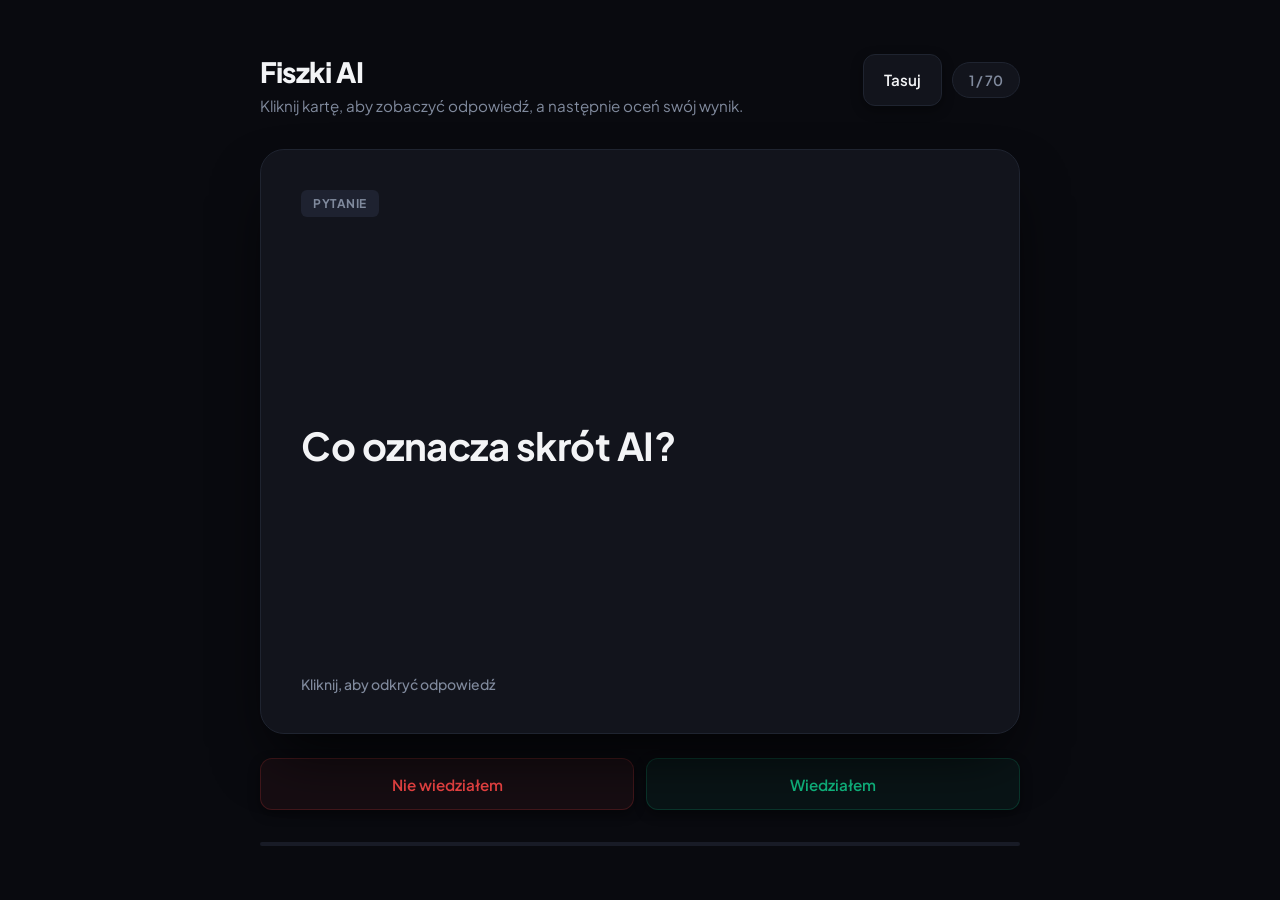
==== fiszki.html @ 4d4ddbfc "first commit" ====
<!DOCTYPE html>
<html lang="pl">
<head>
  <meta charset="UTF-8" />
  <meta 
  name="viewport" 
  content="width=device-width, initial-scale=1, maximum-scale=1, viewport-fit=cover"
/>
  <title>AI Flashcards</title>

  <link rel="preconnect" href="https://fonts.googleapis.com">
  <link rel="preconnect" href="https://fonts.gstatic.com" crossorigin>
  <link href="https://fonts.googleapis.com/css2?family=Plus+Jakarta+Sans:wght@400;500;600;700;800&display=swap" rel="stylesheet">

  <style>
    * {
      margin: 0;
      padding: 0;
      box-sizing: border-box;
    }

    :root * {
  margin: 0;
  padding: 0;
  box-sizing: border-box;
}

html {
  -webkit-tap-highlight-color: transparent;
}

:root {
  --bg: #090a0f;
  --panel: #12141c;
  --panel-back: #161922;
  --border: #1f2430;
  --text: #f3f4f6;
  --text-muted: #808a9d;
  --accent: #3b82f6;

  --success: #10b981;
  --success-bg: rgba(16, 185, 129, 0.06);

  --wrong: #ef4444;
  --wrong-bg: rgba(239, 68, 68, 0.06);

  --card-shadow: 0 30px 60px -15px rgba(0, 0, 0, 0.8);
  --btn-shadow: 0 4px 12px rgba(0, 0, 0, 0.4);
}

body {
  font-family: 'Plus Jakarta Sans', sans-serif;
  background-color: var(--bg);
  color: var(--text);

  min-height: 100dvh;

  display: flex;
  align-items: center;
  justify-content: center;

  padding:
    max(16px, env(safe-area-inset-top))
    max(16px, env(safe-area-inset-right))
    max(16px, env(safe-area-inset-bottom))
    max(16px, env(safe-area-inset-left));

  -webkit-font-smoothing: antialiased;

  user-select: none;
  -webkit-user-select: none;

  overflow-x: hidden;
}

.app {
  width: 100%;
  max-width: 760px;
}

.topbar {
  display: flex;
  justify-content: space-between;
  align-items: flex-start;
  margin-bottom: 32px;
  gap: 20px;
}

.logo h1 {
  font-size: 1.75rem;
  font-weight: 800;
  letter-spacing: -0.5px;
}

.logo p {
  margin-top: 6px;
  color: var(--text-muted);
  font-size: 0.95rem;
  line-height: 1.5;
}

.topbar-actions {
  display: flex;
  align-items: center;
  gap: 10px;
}

.counter {
  background: var(--panel);
  border: 1px solid var(--border);
  padding: 8px 16px;
  border-radius: 999px;
  font-weight: 600;
  font-size: 0.875rem;
  color: var(--text-muted);
  white-space: nowrap;
}

.flashcard {
  width: 100%;

  min-height: 420px;
  height: 65vh;
  max-height: 720px;

  perspective: 2000px;
  margin-bottom: 24px;

  touch-action: pan-y;
}

.flashcard-inner {
  position: relative;
  width: 100%;
  height: 100%;

  transition: transform 0.45s ease;
  transform-style: preserve-3d;

  cursor: pointer;

  will-change: transform;
}

.flashcard.flipped .flashcard-inner {
  transform: rotateY(180deg);
}

.card-face {
  position: absolute;

  width: 100%;
  height: 100%;

  border-radius: 24px;
  overflow: hidden;

  backface-visibility: hidden;
  -webkit-backface-visibility: hidden;

  border: 1px solid var(--border);

  background: var(--panel);

  box-shadow: var(--card-shadow);

  padding: 40px;

  display: flex;
  flex-direction: column;
  justify-content: space-between;
}

.back {
  transform: rotateY(180deg);
  background: var(--panel-back);
}

.type {
  display: inline-flex;
  align-items: center;
  width: fit-content;

  padding: 6px 12px;

  border-radius: 6px;

  background: #1e2230;

  color: var(--text-muted);

  font-size: 0.75rem;
  font-weight: 700;

  text-transform: uppercase;
  letter-spacing: 0.5px;
}

.back .type {
  background: rgba(16, 185, 129, 0.1);
  color: var(--success);
}

.question,
.answer {
  font-size: clamp(1.8rem, 3vw, 3rem);

  line-height: 1.45;

  letter-spacing: -0.5px;

  margin: auto 0;

  white-space: pre-line;

  overflow-y: auto;

  padding-right: 4px;
}

.question {
  font-weight: 700;
}

.answer {
  font-weight: 600;
  color: #e2e8f0;
}

.bottom {
  display: flex;
  justify-content: space-between;
  align-items: center;
}

.hint {
  color: var(--text-muted);
  font-size: 0.875rem;
  font-weight: 500;
}

.controls-group {
  display: flex;
  flex-direction: column;
  gap: 12px;
}

.controls {
  display: flex;
  gap: 12px;
  width: 100%;
}

button {
  border: none;
  outline: none;
  cursor: pointer;

  font-family: inherit;

  transition: all 0.2s ease;
}

.btn {
  padding: 14px 20px;

  min-height: 52px;

  border-radius: 12px;

  font-weight: 600;
  font-size: 0.95rem;

  background: var(--panel);

  color: var(--text);

  border: 1px solid var(--border);

  box-shadow: var(--btn-shadow);

  display: inline-flex;
  align-items: center;
  justify-content: center;

  gap: 8px;

  flex: 1;
}

.btn:hover {
  background: #181b26;
  border-color: #2e3547;
  color: #fff;
}

.btn-primary {
  background: var(--accent);
  color: white;
  border: none;
}

.btn-primary:hover {
  background: #2563eb;
}

.success-btn {
  background: var(--success-bg);
  border: 1px solid rgba(16, 185, 129, 0.2);
  color: var(--success);
}

.success-btn:hover {
  background: rgba(16, 185, 129, 0.15);
}

.wrong-btn {
  background: var(--wrong-bg);
  border: 1px solid rgba(239, 68, 68, 0.2);
  color: var(--wrong);
}

.wrong-btn:hover {
  background: rgba(239, 68, 68, 0.15);
}

.summary-screen {
  display: none;

  padding: 40px;

  border-radius: 24px;

  background: var(--panel);

  border: 1px solid var(--border);

  box-shadow: var(--card-shadow);

  text-align: center;
}

.summary-screen.show {
  display: block;
}

.progress {
  width: 100%;
  height: 4px;

  background: #181b26;

  border-radius: 999px;

  overflow: hidden;

  margin-top: 32px;
}

.progress-bar {
  height: 100%;
  width: 0%;

  background: var(--accent);

  transition: width 0.3s ease;
}

@media (hover: none) {
  .btn:hover {
    background: var(--panel);
    border-color: var(--border);
  }
}

@media (max-width: 600px) {
  body {
    align-items: stretch;
  }

  .topbar {
    flex-direction: column-reverse;
    gap: 12px;
  }

  .topbar-actions {
    width: 100%;
    justify-content: space-between;
  }

  .flashcard {
    height: 62vh;
    min-height: 360px;
  }

  .card-face {
    padding: 24px;
  }

  .controls {
    flex-direction: column;
  }

  .btn {
    width: 100%;
  }

  .question,
  .answer {
    font-size: 1.15rem;
  }
}
  </style>
</head>
<body>

  <div class="app">

    <div class="topbar">
      <div class="logo">
        <h1>Fiszki AI</h1>
        <p>Kliknij kartę, aby zobaczyć odpowiedź, a następnie oceń swój wynik.</p>
      </div>

      <div class="topbar-actions">
        <button class="btn btn-sm" id="shuffleBtn">Tasuj</button>
        <div class="counter" id="counter">1 / 12</div>
      </div>
    </div>

    <div class="flashcard" id="flashcard">
      <div class="flashcard-inner">

        <div class="card-face front">
          <div>
            <div class="type">Pytanie</div>
          </div>
          <div class="question" id="question"></div>
          <div class="bottom">
            <div class="hint">Kliknij, aby odkryć odpowiedź</div>
          </div>
        </div>

        <div class="card-face back">
          <div>
            <div class="type">Odpowiedź</div>
          </div>
          <div class="answer" id="answer"></div>
          <div class="bottom">
            <div class="hint">Kliknij, aby odwrócić z powrotem</div>
          </div>
        </div>

      </div>
    </div>

    <div class="controls-group">
      <div class="controls controls-top">
        <button class="btn wrong-btn" id="dontKnowBtn">Nie wiedziałem</button>
        <button class="btn success-btn" id="knowBtn">Wiedziałem</button>
      </div>
    </div>

    <div class="summary-screen" id="summaryScreen">
      <h2>Sesja zakończona 🎉</h2>
      <p>Przejrzałeś wszystkie dostępne fiszki. Co chcesz zrobić teraz?</p>

      <div class="summary-stats">
        <div class="stat">
          <strong id="goodCount">0</strong>
          Ukończone
        </div>
        <div class="stat">
          <strong id="badCount">0</strong>
          Do powtórki
        </div>
      </div>

      <button class="btn btn-primary" id="repeatWrongBtn" style="width: 100%; max-width: 300px; margin: 0 auto;">
        Powtórz błędne pytania
      </button>
    </div>

    <div class="progress">
      <div class="progress-bar" id="progressBar"></div>
    </div>

  </div>

  <script>
    const flashcards = [
      // Podstawowe fiszki (oryginalna pula)
      { question: "Co oznacza skrót AI?", answer: "Artificial Intelligence — sztuczna inteligencja." },
      { question: "Jak nazywa się chatbot stworzony przez OpenAI?", answer: "ChatGPT." },
      { question: "Co to jest sieć neuronowa?", answer: "System obliczeniowy inspirowany działaniem ludzkiego mózgu." },
      { question: "Co oznacza skrót LLM?", answer: "Large Language Model — duży model językowy." },
      { question: "Co to jest prompt?", answer: "Polecenie lub pytanie wpisywane do modelu AI." },
      { question: "Co oznacza GPT w nazwie ChatGPT?", answer: "Generative Pre-trained Transformer." },
      { question: "Co to jest fine-tuning modelu AI?", answer: "Dodatkowe trenowanie gotowego modelu na konkretnych danych." },
      { question: "Co to jest RAG?", answer: "Retrieval-Augmented Generation — generowanie wspierane wyszukiwaniem danych." },
      { question: "Co oznacza multimodal AI?", answer: "AI rozumiejące różne typy danych: tekst, obraz, audio itd." },
      { question: "Co to jest embedding?", answer: "Wektorowa reprezentacja tekstu lub danych." },
      { question: "Co to jest context window?", answer: "Maksymalna ilość tekstu przetwarzana przez model jednocześnie." },
      { question: "Co oznacza RLHF?", answer: "Reinforcement Learning from Human Feedback." },

      // Lista 1 (Wybór z wariantami A, B, C, D)
      { question: "Co oznacza skrót 'AI'?\n\nA) Auto Installer\nB) Artificial Intelligence\nC) Advanced Input\nD) Audio Interface", answer: "Poprawna odpowiedź: B\n\nArtificial Intelligence (Sztuczna inteligencja)." },
      { question: "Jak nazywa się chatbot stworzony przez firmę OpenAI?\n\nA) Gemini\nB) Claude\nC) ChatGPT\nD) Copilot", answer: "Poprawna odpowiedź: C\n\nChatGPT." },
      { question: "Co to jest sieć neuronowa?\n\nA) Kabel w komputerze\nB) System obliczeniowy inspirowany ludzkim mózgu\nC) Protokół internetowy\nD) Baza danych", answer: "Poprawna odpowiedź: B\n\nSystem obliczeniowy inspirowany ludzkim mózgiem." },
      { question: "Jak nazywa się asystent AI stworzony przez firmę Anthropic?\n\nA) Alexa\nB) Cortana\nC) Bard\nD) Claude", answer: "Poprawna odpowiedź: D\n\nClaude." },
      { question: "W którym roku ChatGPT został publicznie udostępniony po raz pierwszy?\n\nA) 2020\nB) 2021\nC) 2022\nD) 2023", answer: "Poprawna odpowiedź: C\n\nPod koniec listopada 2022 roku." },
      { question: "Co to jest 'prompt' w kontekście modeli językowych?\n\nA) Błąd w kodzie programu\nB) Zapytanie lub polecenie kierowane do modelu AI\nC) Rodzaj procesora graficznego\nD) Protokół szyfrowania danych", answer: "Poprawna odpowiedź: B\n\nZapytanie lub polecenie kierowane do modelu AI." },
      { question: "Jak nazywa się technika uczenia AI polegająca na systemie nagród i kar?\n\nA) Supervised learning\nB) Unsupervised learning\nC) Reinforcement learning\nD) Transfer learning", answer: "Poprawna odpowiedź: C\n\nReinforcement learning (Uczenie przez wzmacnianie)." },
      { question: "Co oznacza skrót 'LLM' w świecie AI?\n\nA) Low Level Machine\nB) Layered Logic Module\nC) Large Language Model\nD) Linear Learning Method", answer: "Poprawna odpowiedź: C\n\nLarge Language Model (Duży model językowy)." },
      { question: "W którym roku opublikowano przełomowy artykuł 'Attention is All You Need' opisujący architekturę Transformer?\n\nA) 2015\nB) 2016\nC) 2017\nD) 2018", answer: "Poprawna odpowiedź: C\n\nW 2017 roku przez naukowców z Google." },
      { question: "Co to jest 'halucynacja' (hallucination) w kontekście modeli językowych?\n\nA) Wizualizacja danych 3D przez AI\nB) Błąd serwera podczas generowania tekstu\nC) Generowanie fałszywych lecz wiarygodnie brzmiących informacji\nD) Technika kompresji modelu", answer: "Poprawna odpowiedź: C\n\nGenerowanie fałszywych, lecz przekonująco brzmiących informacji." },
      { question: "Co oznacza skrót 'RLHF' stosowany w trenowaniu modeli jak ChatGPT czy Claude?\n\nA) Recursive Learning with High Fidelity\nB) Reinforcement Learning from Human Feedback\nC) Rapid Language Handling Framework\nD) Rotational Logic with Hierarchical Functions", answer: "Poprawna odpowiedź: B\n\nReinforcement Learning from Human Feedback (Uczenie przez wzmacnianie na podstawie opinii ludzkich)." },
      { question: "Co opisuje paradoks Moraveca (Moravec's paradox) w dziedzinie AI?\n\nA) Im więcej danych, tym lepiej działa model AI\nB) Modele AI podwajają możliwości co 18 miesięcy\nC) Inteligencja AI przekroczy ludzką dokładnie w 2045 roku\nD) To co łatwe dla człowieka jest trudne dla AI i odwrotnie", answer: "Poprawna odpowiedź: D\n\nTo co łatwe dla człowieka (np. poruszanie się w przestrzeni, rozpoznawanie twarzy) jest trudne dla AI, a to co trudne dla nas (zaawansowana matematyka, analiza danych) dla maszyn jest banalne." },

      // Lista 2 (Quiz błyskawiczny)
      { question: "Co oznacza skrót GPU, kluczowy przy trenowaniu AI?\n\n• Graphics Processing Unit\n• General Processing Utility\n• Global Program Unit\n• Grid Power Usage", answer: "Poprawna odpowiedź: Graphics Processing Unit\n\nKarta graficzna o wysokiej wydajności obliczeń równoległych." },
      { question: "Jak nazywa się model AI od Google DeepMind (następca Barda)?\n\n• Claude\n• Llama\n• Gemini\n• Nova", answer: "Poprawna odpowiedź: Gemini" },
      { question: "Co to jest 'deep learning'?\n\n• Przeszukiwanie głębokich baz danych\n• Uczenie maszynowe z wielowarstwowymi sieciami neuronowymi\n• Szyfrowanie danych w wielu warstwach\n• Technika backupu danych", answer: "Poprawna odpowiedź: Uczenie maszynowe z wielowarstwowymi sieciami neuronowymi" },
      { question: "Firma OpenAI została założona między innymi przez...\n\n• Jeff Bezos i Mark Zuckerberg\n• Elon Musk i Sam Altman\n• Bill Gates i Satya Nadella\n• Larry Page i Sergey Brin", answer: "Poprawna odpowiedź: Elon Musk i Sam Altman" },
      { question: "Co to jest 'token' w kontekście LLM?\n\n• Klucz dostępu do API\n• Kryptowaluta do płacenia za AI\n• Podstawowa jednostka tekstu przetwarzana przez model\n• Typ pliku danych", answer: "Poprawna odpowiedź: Podstawowa jednostka tekstu przetwarzana przez model" },
      { question: "Jak nazywa się model open-source od firmy Meta AI?\n\n• Falcon\n• Mistral\n• Llama\n• Grok", answer: "Poprawna odpowiedź: Llama" },
      { question: "Co to jest 'fine-tuning' modelu AI?\n\n• Ręczne poprawianie błędów w kodzie\n• Dodatkowe trenowanie pre-trenowanego modelu na specyficznym zbiorze danych\n• Optymalizacja szybkości działania serwera\n• Kalibracja głośności głosu AI", answer: "Poprawna odpowiedź: Dodatkowe trenowanie pre-trenowanego modelu na specyficznym zbiorze danych" },
      { question: "Co oznacza GPT w nazwie ChatGPT?\n\n• General Purpose Technology\n• Generative Pre-trained Transformer\n• Global Processing Tool\n• Guided Prediction Training", answer: "Poprawna odpowiedź: Generative Pre-trained Transformer" },
      { question: "Która firma stworzyła model AI o nazwie 'Copilot'?\n\n• Google\n• Apple\n• Microsoft\n• Amazon", answer: "Poprawna odpowiedź: Microsoft" },
      { question: "Co to jest 'context window' (okno kontekstowe) w LLM?\n\n• Okno aplikacji na ekranie\n• Maksymalna ilość tekstu jaką model może przetworzyć naraz\n• Zakres dat danych treningowych\n• Interfejs użytkownika do wpisywania promptów", answer: "Poprawna odpowiedź: Maksymalna ilość tekstu jaką model może przetworzyć naraz" },
      { question: "Jak nazywa się metoda, w której model uczy się na nieoznakowanych danych?\n\n• Supervised learning\n• Reinforcement learning\n• Unsupervised learning\n• Active learning", answer: "Poprawna odpowiedź: Unsupervised learning" },
      { question: "Co to jest 'embeddings' w przetwarzaniu języka naturalnego?\n\n• Osadzanie filmów wideo w tekście\n• Liczbowa reprezentacja słów lub zdań w przestrzeni wektorowej\n• Szyfrowanie wiadomości tekstowych\n• Kompresja plików dźwiękowych", answer: "Poprawna odpowiedź: Liczbowa reprezentacja słów lub zdań w przestrzeni wektorowej" },
      { question: "Rok założenia firmy Anthropic (twórcy Claude)?\n\n• 2019\n• 2020\n• 2021\n• 2022", answer: "Poprawna odpowiedź: 2021" },
      { question: "Co to jest 'GAN' (Generative Adversarial Network)?\n\n• Rodzaj szyfrowania\n• Sieć złożona z generatora i dyskryminatora trenujących się wzajemnie\n• Protokół komunikacji między AI\n• Technika kompresji sieci neuronowej", answer: "Poprawna odpowiedź: Sieć złożona z generatora i dyskryminatora trenujących się wzajemnie" },
      { question: "Który model od OpenAI jest znany z zaawansowanego rozumowania (reasoning)?\n\n• GPT-3\n• DALL-E\n• o1 / o3\n• Whisper", answer: "Poprawna odpowiedź: o1 / o3" },
      { question: "Co to jest 'RAG' w architekturze systemów AI?\n\n• Random Algorithm Generation\n• Retrieval-Augmented Generation\n• Recursive Attention Gating\n• Rapid API Gateway", answer: "Poprawna odpowiedź: Retrieval-Augmented Generation" },
      { question: "Jak nazywa się technika zadawania pytań pomagająca AI lepiej rozumować krok po kroku?\n\n• Zero-shot prompting\n• Few-shot prompting\n• Chain-of-thought prompting\n• System prompting", answer: "Poprawna odpowiedź: Chain-of-thought prompting" },
      { question: "Co to jest 'benchmark' w ocenie modeli AI?\n\n• Koszt trenowania modelu\n• Standaryzowany test do porównywania możliwości modeli\n• Ilość parametrów modelu\n• Czas odpowiedzi serwera", answer: "Poprawna odpowiedź: Standaryzowany test do porównywania możliwości modeli" },
      { question: "Jak nazywa się technologia AI od Google do generowania obrazów zintegrowana z ich produktami?\n\n• DALL-E\n• Midjourney\n• Imagen\n• Stable Diffusion", answer: "Poprawna odpowiedź: Imagen" },
      { question: "Co to jest 'temperature' jako parametr modelu językowego?\n\n• Temperatura serwera GPU\n• Szybkość generowania tekstu\n• Parametr kontrolujący losowość i kreatywność odpowiedzi\n• Długość generowanego tekstu", answer: "Poprawna odpowiedź: Parametr kontrolujący losowość i kreatywność odpowiedzi" },
      { question: "Co oznacza termin 'multimodal AI'?\n\n• AI działające na wielu serwerach jednocześnie\n• AI przetwarzające wiele typów danych (tekst, obraz, dźwięk)\n• AI z wieloma osobowościami\n• AI działające w wielu językach", answer: "Poprawna odpowiedź: AI przetwarzające wiele typów danych (tekst, obraz, dźwięk)" },
      { question: "Jak nazywa się proces sprawdzania czy AI działa zgodnie z wartościami człowieka?\n\n• Debugging\n• AI Safety / AI Alignment\n• Benchmarking\n• Fine-tuning", answer: "Poprawna odpowiedź: AI Safety / AI Alignment" },

      // Lista 3 (Prawda czy Fałsz)
      { question: "Prawda czy Fałsz?\n\nChatGPT zostało stworzone przez firmę Google.", answer: "FAŁSZ\n\nZostał stworzony przez OpenAI." },
      { question: "Prawda czy Fałsz?\n\nGPT-4 jest modelem wielomodalnym — rozumie zarówno tekst jak i obrazy.", answer: "PRAWDA" },
      { question: "Prawda czy Fałsz?\n\nSieć neuronowa jest bezpośrednią kopią ludzkiego mózgu.", answer: "FAŁSZ\n\nJest jedynie matematycznym systemem luźno inspirowanym strukturą biologiczną." },
      { question: "Prawda czy Fałsz?\n\nArchitektura Transformer jest podstawą większości współczesnych modeli językowych.", answer: "PRAWDA" },
      { question: "Prawda czy Fałsz?\n\nModel AI może 'halucynować' — czyli generować fałszywe ale przekonujące informacje.", answer: "PRAWDA" },
      { question: "Prawda czy Fałsz?\n\nAnthropic to firma założona przez byłych pracowników OpenAI.", answer: "PRAWDA" },
      { question: "Prawda czy Fałsz?\n\nDALL-E to model do generowania muzyki.", answer: "FAŁSZ\n\nSłuży do generowania obrazów (muzyczny model od OpenAI to np. Jukebox)." },
      { question: "Prawda czy Fałsz?\n\nIm więcej parametrów ma model, tym zawsze jest mądrzejszy.", answer: "FAŁSZ\n\nKluczowa jest architektura i wysoka jakość danych treningowych (mniejsze, świetnie dostrojone modele bywają lepsze od gigantów)." },
      { question: "Prawda czy Fałsz?\n\nClaude to asystent AI stworzony przez Anthropic.", answer: "PRAWDA" },
      { question: "Prawda czy Fałsz?\n\nReinforcement learning polega na uczeniu modelu poprzez system nagród i kar.", answer: "PRAWDA" },
      { question: "Prawda czy Fałsz?\n\nModele językowe rozumieją tekst tak samo jak człowiek rozumie znaczenie słów.", answer: "FAŁSZ\n\nPrzetwarzają go w oparciu o statystyczne wzorce i wektory prawdopodobieństwa." },
      { question: "Prawda czy Fałsz?\n\nStable Diffusion to model open-source do generowania obrazów.", answer: "PRAWDA" },
      { question: "Prawda czy Fałsz?\n\nLlama to model od firmy Meta.", answer: "PRAWDA" },
      { question: "Prawda czy Fałsz?\n\nAGI (Artificial General Intelligence) to AI która już istnieje i jest dostępna publicznie.", answer: "FAŁSZ\n\nAGI to hipotetyczna silna sztuczna inteligencja dorównująca człowiekowi w każdym zadaniu intelektualnym — prace nad nią trwają." },
      { question: "Prawda czy Fałsz?\n\nEmbedding to sposób na zamianę tekstu na liczby (wektory).", answer: "PRAWDA" },
      { question: "Prawda czy Fałsz?\n\nModele AI uczą się wyłącznie z danych tekstowych.", answer: "FAŁSZ\n\nModele wielomodalne trenują również na obrazach, filmach, kodzie oraz dźwiękach." },
      { question: "Prawda czy Fałsz?\n\nWhisper to model OpenAI służący do rozpoznawania mowy.", answer: "PRAWDA" },
      { question: "Prawda czy Fałsz?\n\nKażde pytanie do ChatGPT kosztuje firmę pieniądze (prąd i serwery).", answer: "PRAWDA\n\nMoc obliczeniowa infrastruktury chmurowej opiera się na drogich zasobach." },
      { question: "Prawda czy Fałsz?\n\nAI nie potrzebuje dużych ilości danych do trenowania.", answer: "FAŁSZ\n\nDuże modele bazowe (LLM) wymagają gigantycznych wieloterabajtowych zbiorów danych." },
      { question: "Prawda czy Fałsz?\n\nChain-of-thought prompting pomaga modelom lepiej rozwiązywać zadania logiczne.", answer: "PRAWDA" },
      { question: "Prawda czy Fałsz?\n\nGrok to model AI od firmy xAI (Elona Muska).", answer: "PRAWDA" },
      { question: "Prawda czy Fałsz?\n\nParametry modelu AI są przechowywane w specjalnych plikach wag.", answer: "PRAWDA" },
      { question: "Prawda czy Fałsz?\n\nModele AI zawsze odpowiadają w tym samym języku co pytanie.", answer: "FAŁSZ\n\nMogą przetłumaczyć odpowiedź lub zmienić język na życzenie użytkownika." },
      { question: "Prawda czy Fałsz?\n\nContext window to limit ilości tekstu jaki model może przetworzyć w jednej rozmowie.", answer: "PRAWDA" }
    ];

    let current = 0;
    let isSwiping = false;
    let correctAnswers = [];
    let wrongAnswers = [];
    let cards = [...flashcards];

    const questionEl = document.getElementById('question');
    const answerEl = document.getElementById('answer');
    const counterEl = document.getElementById('counter');
    const progressBar = document.getElementById('progressBar');
    const flashcard = document.getElementById('flashcard');
    let touchStartX = 0;
    let touchEndX = 0;

    function tasujTablice(arr) {
      const a = [...arr];
      for (let i = a.length - 1; i > 0; i--) {
        const j = Math.floor(Math.random() * (i + 1));
        [a[i], a[j]] = [a[j], a[i]];
      }
      return a;
    }

    function pokazToast(wiadomosc) {
      const old = document.getElementById('toast');
      if (old) old.remove();

      const toast = document.createElement('div');
      toast.id = 'toast';
      toast.textContent = wiadomosc;

      toast.style.position = 'fixed';
      toast.style.bottom = '30px';
      toast.style.left = '50%';
      toast.style.transform = 'translateX(-50%)';
      toast.style.padding = '12px 20px';
      toast.style.background = '#1f2430';
      toast.style.color = 'white';
      toast.style.borderRadius = '8px';
      toast.style.border = '1px solid #2e3547';
      toast.style.zIndex = '9999';
      toast.style.fontWeight = '600';
      toast.style.fontSize = '0.9rem';
      toast.style.boxShadow = '0 10px 25px rgba(0,0,0,0.4)';

      document.body.appendChild(toast);

      setTimeout(() => { toast.remove(); }, 1800);
    }

    function dzwiek() {
      try {
        const ctx = new (window.AudioContext || window.webkitAudioContext)();
        const osc = ctx.createOscillator();
        const gain = ctx.createGain();
        osc.connect(gain);
        gain.connect(ctx.destination);
        osc.type = 'sine';
        osc.frequency.value = 620;
        gain.gain.setValueAtTime(0.02, ctx.currentTime);
        gain.gain.exponentialRampToValueAtTime(0.001, ctx.currentTime + 0.15);
        osc.start();
        osc.stop(ctx.currentTime + 0.15);
      } catch(e) {}
    }

    function renderCard() {
      const item = cards[current];
      questionEl.textContent = item.question;
      answerEl.textContent = item.answer;
      counterEl.textContent = `${current + 1} / ${cards.length}`;
      progressBar.style.width = `${(current / cards.length) * 100}%`;
      flashcard.classList.remove('flipped');
    }

    function nextCard() {
      if (current >= cards.length - 1) {
        showSummary();
        return;
      }
      current = (current + 1) % cards.length;
      renderCard();
      dzwiek();
    }

    function prevCard() {
      current = (current - 1 + cards.length) % cards.length;
      renderCard();
      dzwiek();
    }

    function markCorrect() {
      const item = cards[current];
      if (!correctAnswers.includes(item)) correctAnswers.push(item);
      wrongAnswers = wrongAnswers.filter(q => q !== item);
      pokazToast('Zapisano jako znane ✓');
      nextCard();
    }

    function markWrong() {
      const item = cards[current];
      if (!wrongAnswers.includes(item)) wrongAnswers.push(item);
      correctAnswers = correctAnswers.filter(q => q !== item);
      pokazToast('Dodano do powtórek ✕');
      nextCard();
    }

    function showSummary() {
      document.getElementById('summaryScreen').classList.add('show');
      document.querySelector('.flashcard').style.display = 'none';
      document.querySelector('.controls-group').style.display = 'none';
      document.getElementById('goodCount').textContent = correctAnswers.length;
      document.getElementById('badCount').textContent = wrongAnswers.length;
      if (wrongAnswers.length === 0) {
        document.getElementById('repeatWrongBtn').textContent = 'Powtórz całą talię';
      }
    }

    function repeatWrongQuestions() {
      if (wrongAnswers.length === 0) {
        cards = [...flashcards];
        current = 0;
        document.getElementById('summaryScreen').classList.remove('show');
        document.querySelector('.flashcard').style.display = 'block';
        document.querySelector('.controls-group').style.display = 'flex';
        renderCard();
        pokazToast('Uruchomiono całą talię');
        return;
      }

      cards = [...wrongAnswers];
      current = 0;
      wrongAnswers = [];
      correctAnswers = [];

      document.getElementById('summaryScreen').classList.remove('show');
      document.querySelector('.flashcard').style.display = 'block';
      document.querySelector('.controls-group').style.display = 'flex';
      renderCard();
      pokazToast('Powtarzasz trudniejsze pytania');
    }

    function shuffleCards() {
      cards = tasujTablice(cards);
      current = 0;
      renderCard();
      pokazToast('Potasowano karty');
      dzwiek();
    }

    flashcard.addEventListener('click', () => {
      flashcard.classList.toggle('flipped');
      dzwiek();
    });

    flashcard.addEventListener('touchstart', (e) => {
  touchStartX = e.changedTouches[0].screenX;
}, { passive: true });

flashcard.addEventListener('touchend', (e) => {
  touchEndX = e.changedTouches[0].screenX;

  const diff = touchEndX - touchStartX;

  if (Math.abs(diff) < 50) return;

  if (diff < 0) {
    nextCard();
  } else {
    prevCard();
  }

}, { passive: true });

    document.getElementById('shuffleBtn').addEventListener('click', shuffleCards);
    document.getElementById('knowBtn').addEventListener('click', markCorrect);
    document.getElementById('dontKnowBtn').addEventListener('click', markWrong);
    document.getElementById('repeatWrongBtn').addEventListener('click', repeatWrongQuestions);

    document.addEventListener('keydown', (e) => {
      if (e.key === 'ArrowRight') nextCard();
      if (e.key === 'ArrowLeft') prevCard();
      if (e.key === ' ') {
        e.preventDefault();
        flashcard.classList.toggle('flipped');
      }
    });

    renderCard();
  </script>

</body>
</html>
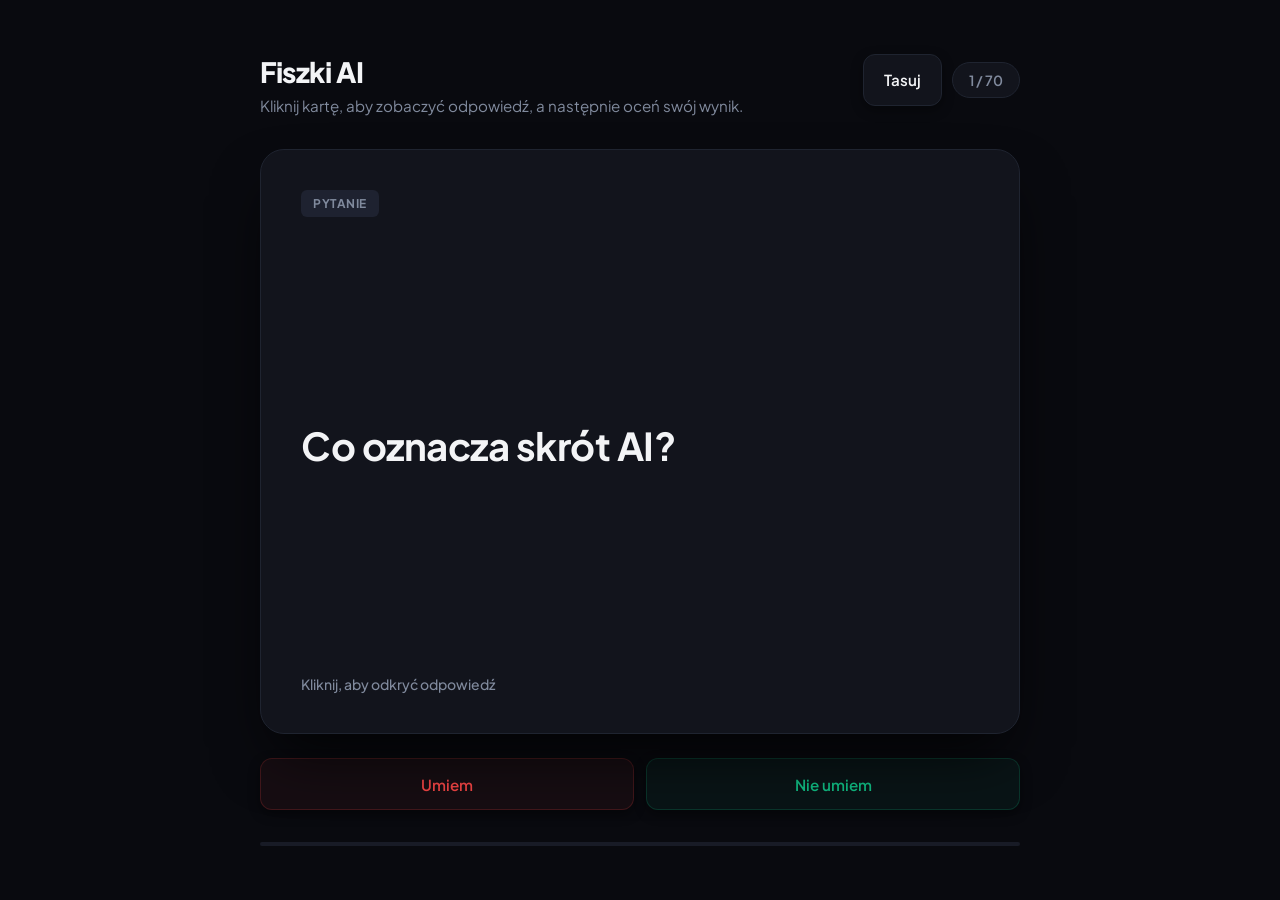
==== commit fafd2b02: "Update button labels in fiszki.html" ====
--- a/fiszki.html
+++ b/fiszki.html
@@ -456,8 +456,8 @@
 
     <div class="controls-group">
       <div class="controls controls-top">
-        <button class="btn wrong-btn" id="dontKnowBtn">Nie wiedziałem</button>
-        <button class="btn success-btn" id="knowBtn">Wiedziałem</button>
+        <button class="btn wrong-btn" id="dontKnowBtn">Umiem</button>
+        <button class="btn success-btn" id="knowBtn">Nie umiem</button>
       </div>
     </div>
 
@@ -760,4 +760,4 @@
   </script>
 
 </body>
-</html>+</html>
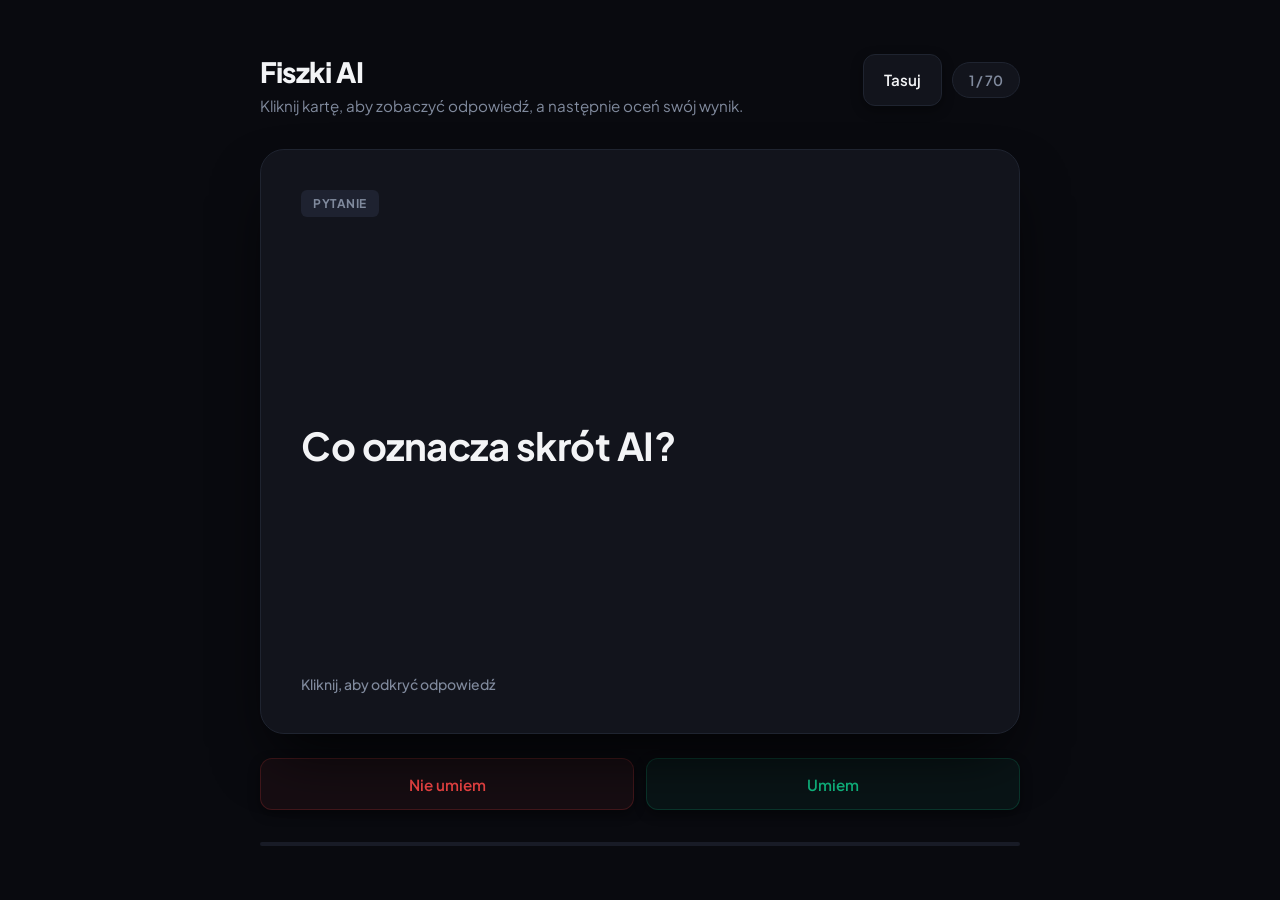
==== commit 71c6f866: "Swap button labels for knowledge assessment" ====
--- a/fiszki.html
+++ b/fiszki.html
@@ -456,8 +456,8 @@
 
     <div class="controls-group">
       <div class="controls controls-top">
-        <button class="btn wrong-btn" id="dontKnowBtn">Umiem</button>
-        <button class="btn success-btn" id="knowBtn">Nie umiem</button>
+        <button class="btn wrong-btn" id="dontKnowBtn">Nie umiem</button>
+        <button class="btn success-btn" id="knowBtn">Umiem</button>
       </div>
     </div>
 
